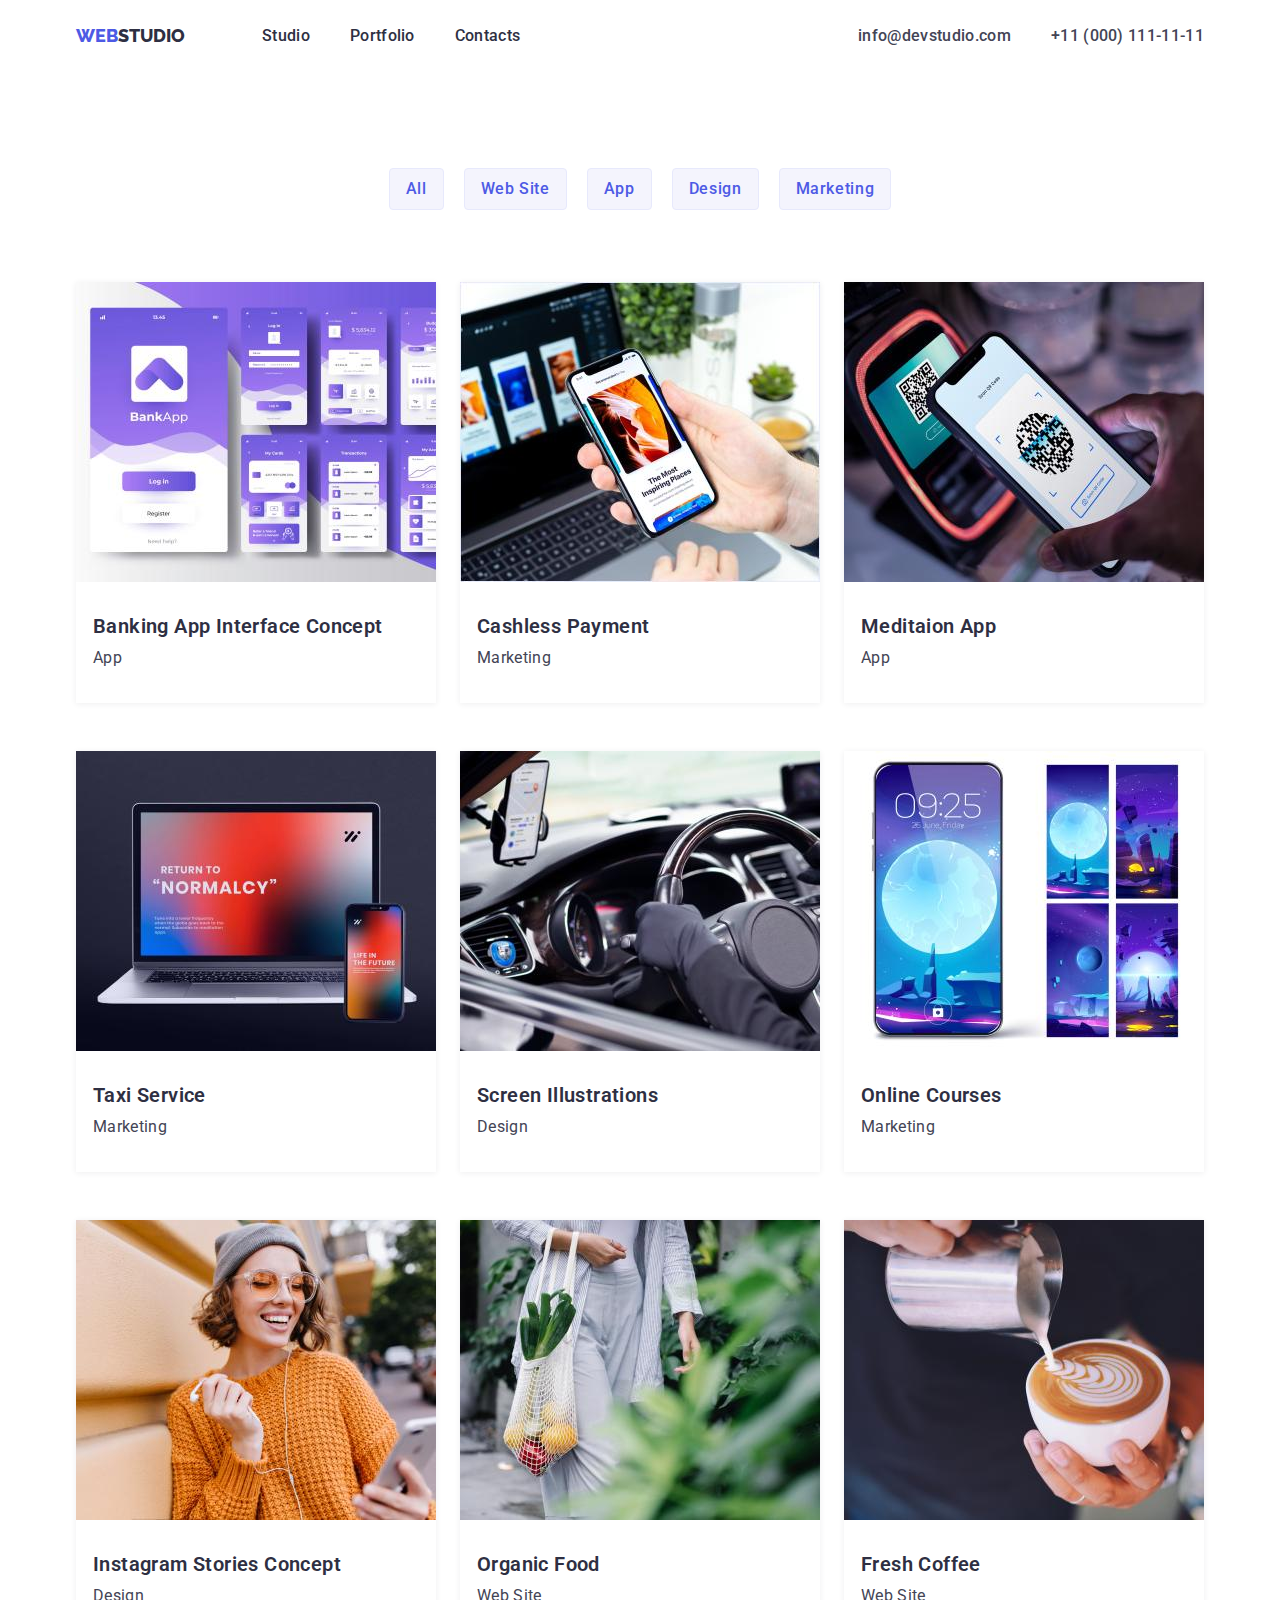
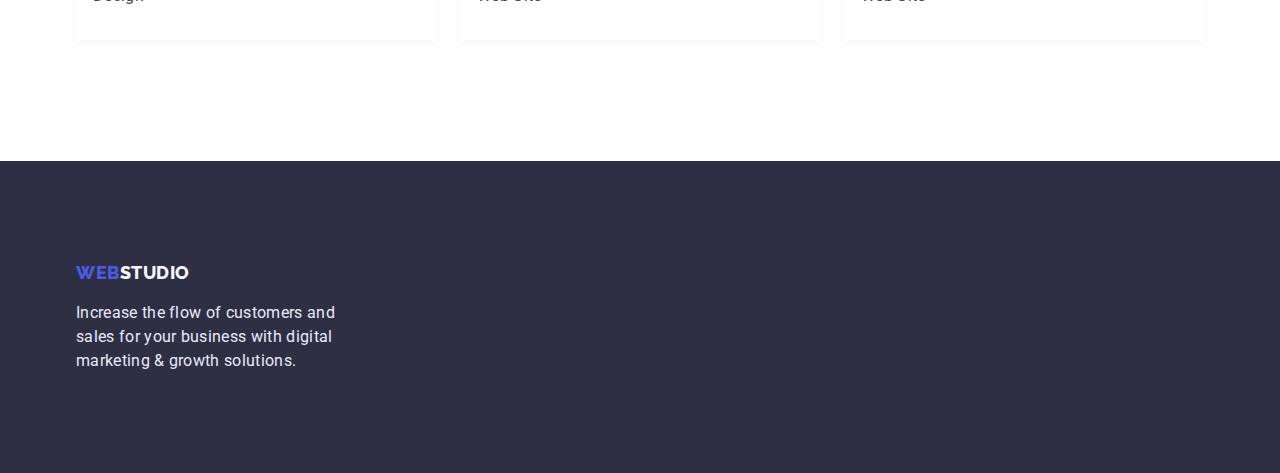
==== portfolio.html @ 3a8a745c "ДЗ-4" ====
<!DOCTYPE html>
<html lang="en">
<head>
    <meta charset="UTF-8">
    <meta http-equiv="X-UA-Compatible" content="IE=edge">
    <meta name="viewport" content="width=device-width, initial-scale=1.0">
    <link rel="preconnect" href="https://fonts.googleapis.com">
    <link rel="preconnect" href="https://fonts.gstatic.com" crossorigin>
    <link href="https://fonts.googleapis.com/css2?family=Raleway:wght@800&family=Roboto:wght@400;500;700;900&display=swap" rel="stylesheet">
    <link rel="stylesheet" href="https://cdn.jsdelivr.net/npm/modern-normalize@1.1.0/modern-normalize.min.css">
    <title>Portfolio</title>
    <link rel="stylesheet" href="./css/styles.css">
</head>
<body>
    <header class="pege-header">
                            <!--Шапка сторінки-->
        <div class="pege-header-box container">

            <nav class="logo">
                <!-- Логотип -->
                    <a class="logo-header" href="index.html"><span class="logo-header-accent">web</span>studio</a>
                    <!--Навігація на інші сторінки-->
                    <ul class="nav-menu">
                        <li class="menu-list">
                            <a class="menu-item" href="index.html">Studio</a>
                        </li>
                        <li class="menu-list">
                            <a class="menu-item" href="portfolio.html">Portfolio</a>
                        </li>
                        <li class="menu-list">
                            <a class="menu-item" href="">Contacts</a>
                        </li>
                    </ul>
                </nav>
        
                <!--Контакти-->
                <ul class="contacts">
                    <li class="contact-list">
                        <a class="contact" href="mailto:info@devstudio.com">info@devstudio.com</a>
                    </li>
                    <li class="contact-list">
                        <a class="contact" href="tel:+110001111111">+11 (000) 111-11-11</a>
                    </li>
                </ul>
        </div>
    
        
    </header>
    <main class="main">
        <!--Портфоліо-->
    <section class="portfolio section">

        <div class="portfolio-box container">

            <h1 class="hidden-title">portfolio</h1>

        <!--Навігаційні кнопки-->
        <ul class="button-body">
            <li>
                <button class="button-filter">All</button>
            </li>
            <li>
                <button class="button-filter">Web Site</button>
            </li>
            <li>
                <button class="button-filter">App</button>
            </li>
            <li>
                <button class="button-filter">Design</button>
            </li>
            <li>
                <button class="button-filter">Marketing</button>
            </li>
        </ul>
        <ul class="portfolio-container">

            <li class="portfolio-body">

                <a href=""><img src="images/img0.jpg" alt="project card" width="360">

                <div class="portfolio-card">
                    <h3 class="portfolio-title">Banking App Interface Concept</h3>
                    <p class="portfolio-text">App</p>
                </div></a>
                
            </li>
            <li class="portfolio-body">

                <a href=""><img src="images/img(1).jpg" alt="project card" width="360">

                <div class="portfolio-card">
                    <h3 class="portfolio-title">Cashless Payment</h3>
                    <p class="portfolio-text">Marketing</p>
                </div></a>   
                

            </li>
            <li class="portfolio-body">
                <a href=""><img src="images/img(2).jpg" alt="project card" width="360">

                <div class="portfolio-card">
                    <h3 class="portfolio-title">Meditaion App</h3>
                    <p class="portfolio-text">App</p>
                </div></a>
                
            </li>
            <li class="portfolio-body">

                <a href=""><img src="images/img(3).jpg" alt="project card" width="360">

                <div class="portfolio-card">
                    <h3 class="portfolio-title">Taxi Service</h3>
                    <p class="portfolio-text">Marketing</p>
                </div></a>
                
            </li>
            <li class="portfolio-body">

                <a href=""><img src="images/img(4).jpg" alt="project card" width="360">

                <div class="portfolio-card">
                    <h3 class="portfolio-title">Screen Illustrations</h3>
                    <p class="portfolio-text">Design</p>
                </div></a>
                
            </li>
            <li class="portfolio-body">

                <a href=""><img src="images/img(5).jpg" alt="project card" width="360">

                <div class="portfolio-card">
                    <h3 class="portfolio-title">Online Courses</h3>
                    <p class="portfolio-text">Marketing</p>
                </div></a>
                
            </li>
            <li class="portfolio-body">

                <a href=""><img src="images/img(6).jpg" alt="project card" width="360">

                <div class="portfolio-card">
                    <h3 class="portfolio-title">Instagram Stories Concept</h3>
                    <p class="portfolio-text">Design</p>
                </div></a>
                
            </li>
            <li class="portfolio-body">

                <a href=""><img src="images/img(7).jpg" alt="project card" width="360">

                <div class="portfolio-card">
                    <h3 class="portfolio-title">Organic Food</h3>
                    <p class="portfolio-text">Web Site</p>
                </div></a>
                
            </li>
            <li class="portfolio-body">

                <a href=""><img src="images/img(8).jpg" alt="project card" width="360">

                <div class="portfolio-card">
                    <h3 class="portfolio-title">Fresh Coffee</h3>
                    <p class="portfolio-text">Web Site</p>
                </div></a>
            
            </li>
        </ul>
        </div>
        
    </section>
    </main>
    <!--Підвал сторінки-->
    <footer class="footer">

        <div class="container pege-footer-container">

            <a class="logo-footer" href="index.html"><span class="logo-footer-accent">web</span>studio</a>
            <p class="footer-text">
            Increase the flow of customers and sales
            for your business with digital marketing & growth solutions.
            </p>

        </div>
        
    </footer>
</body>
</html>
---- css/styles.css ----
:root {
    --primary-brand-color: #4D5AE5;
    --dark-color: #2E2F42;
    --success-color: #31D0AA;
    --body-text-color: #434455;
    --subtle-text-color: #8E8F99;
    --accent-color: #E7E9FC;
    --light-color: #F4F4FD;
    --white-color: #FFFFFF;
    --blue-button: #404BBF;
}
h1,h2,h3,h4,p {
    margin-top: 0;
    margin-bottom: 0;
}

ul,li {
    margin-top: 0;
    margin-bottom: 0;
    padding-left: 0;

}img {
    display: block;
}

button {
    cursor: pointer;
}

body {
    font-family: 'Roboto', sans-serif;
    font-weight: 500;
    font-size: 14px;
    color: var(--body-text-color);
}

a {
    text-decoration: none;
}

ul {
    list-style: none;
}


/*  */
/* Стилі-Хедер! */ 

.container {
    width: 1158px;
    margin-left: auto;
    margin-right: auto;
    padding-left: 15px;
    padding-right: 15px;
}

.section {
    padding-top: 120px;
    padding-bottom: 120px;
}

.pege-header {
    padding-top: 24px;
    padding-bottom: 24px;
    
    background: var(--white-color);
}

.pege-header-box {
    display: flex;
    align-items: center;
    
}

/* Логотип */

.logo {
    display: flex;
    align-items: center;
}

.logo-header {
    font-family: 'Raleway', sans-serif;
    font-weight: 800;
    font-size: 18px;
    line-height: 1.33;
    color: var(--dark-color);
    margin-right: 77px;

    text-transform: uppercase;
}
.logo-header-accent {
    color: var(--primary-brand-color);
}
/* Навігація на інші сторінки */
.nav-menu {
    display: flex;
    align-items: center;
}

.menu-list:not(:last-child) {
    margin-right: 40px;
}

.menu-item {
    font-weight: 500;
    font-size: 16px;
    line-height: 1.5;
    letter-spacing: 0.02em;
    color: var(--dark-color);
}
.menu-item:hover,
.menu-item:focus {
    color: var(--primary-brand-color);
}

/* Контакти */

.contacts {
    margin-left: auto;
    display: flex;
}    

.contact-list:first-child {
    margin-right: 40px;
}

.contact {
    font-size: 16px;
    line-height: 1.5;
    letter-spacing: 0.02em;
    color: var(--body-text-color);
}

.contact:hover,
.contact:focus {
    color: var(--primary-brand-color);
}

/* Секція-Герой */
.hero-style  {
    /* Фон Hero! */
    padding-top: 192px;
    padding-bottom: 192px;

    background-image: linear-gradient(rgba(46, 47, 66, 0.7), rgb(46, 47, 66, 0.7)), url(../images/hero/people-office.jpg);
    background-size: cover;
    background-color: var(--dark-color);
}

.hero-box {
    display: flex;
    flex-direction: column;
    align-items: center;
    width: 492px;
    width: 603px;
}

.hero-title {
    margin-bottom: 48px;
    text-align: center;

    font-weight: 700;
    font-size: 56px;
    line-height: 1.07;
    letter-spacing: 0.02em;
    color: var(--white-color);
}

/* Кнопка */
.button {
    padding: 16px 32px;
    border-color: transparent;
    font-family: inherit;
    font-style: normal;
    font-weight: 500;
    font-size: 16px;
    line-height: 1.19;

    
    border-radius: 4px;

    color: var(--white-color);
    background-color: var(--primary-brand-color);
}

.button:hover,
.button:focus {
    background-color: var(--blue-button);
}

/* Прихований заголовок*/

.hidden-title {
    position: absolute;
    white-space: nowrap;
    width: 1px;
    height: 1px;
    overflow: hidden;
    border: 0;
    padding: 0;
    clip: rect(0 0 0 0);
    clip-path: inset(50%);
    margin: -1px;
}

.two-header {
font-weight: 700;
font-size: 36px;
line-height: 1.1;
text-transform: capitalize;
color: var(--dark-color);
}

/* Секція-переваги */

.section-advantage {
    background-color: var(--white-color);
    padding-bottom: 0;
}

.advantage-box {
    display: flex;
    align-items: center;
}
    
.advantage {
    display: flex;
    flex-wrap: wrap;
}

.advantage-title {

    font-weight: 700;
    font-size: 20px;
    line-height: 1.2;
    color: var(--dark-color);
} 

.list-advantage {
    width: 264px;
}

.list-advantage:not(:last-child) {
    margin-right: 24px;
}

.advantage-text {
    margin-top: 8px;

    font-weight: 400;
    font-size: 16px;
    line-height: 1.5;
    color: var(--body-text-color);
}

/* <!--Приклади робіт--> */

.work-examples {
    background-color: var(--white-color);
}

.work-box {
    display: flex;
    flex-direction: column;
    align-items: center;
    
}

.work-examples-list {
    display: flex;
    margin-top: 72px;

}

.work-linc:not(:last-child) {
    margin-right: 24px;
}

/* Команда */
.block-team {
    background-color: var(--light-color);
}

.team-box {
    display: flex;
    flex-direction: column;
    align-items: center; 
}

.team-title {
    display: flex;
    margin-top: 72px;
    flex-wrap: wrap;
}

.team-title > li {
    background: var(--white-color);
}

.team-list:nth-child(4n) {
    margin-right: 0;
}

.team-list {
    
    flex-basis: calc((100% - 96px) / 4);
    gap: 24px;
    box-shadow: 0px 1px 6px rgba(46, 47, 66, 0.08), 0px 1px 1px rgba(46, 47, 66, 0.16), 0px 2px 1px rgba(46, 47, 66, 0.08);
    border-radius: 0px 0px 4px 4px;
}

.team-list:not(:last-child) {
    margin-right: 24px;
}

.team-card {
    text-align: center;

    padding-top: 32px;
    padding-right: 16px;
    padding-bottom: 32px;
    padding-left: 16px;
}

.name {
    font-weight: 600;
    font-size: 20px;
    line-height: 1.2;
    letter-spacing: 0.02em;
    color: var(--dark-color);
}

.profession {
font-weight: 400;
font-size: 16px;
line-height: 1.5;
letter-spacing: 0.02em;
color: var(--body-text-color);
}

.social-list {
    display: flex;
    justify-content: center;
    gap: 24px;
    margin-top: 8px;
}

.social-list-link {
    display: flex;
    justify-content: center;
    align-items: center;
    width: 40px;
    height: 40px;
    border-radius: 50%;
    background-color: var(--primary-brand-color);
}

.social-list-icon {
    fill: var(--light-color);
}

/* Портфоліо! */

.portfolio {
    background-color: var(--white-color);
    padding-top: 96px;
}

.portfolio-box {
    display: flex;
    flex-wrap: wrap;
    justify-content: space-around;
}

.portfolio-container {
    display: flex;
    flex-wrap: wrap;
    column-gap: 24px;
    row-gap: 48px;
    
}

.portfolio-body {
    flex-basis: calc((100% - 48px) / 3);
    box-shadow: 0px 1px 6px rgba(46, 47, 66, 0.08);

    background-color: var(--white-color);
}

.portfolio-body:nth-child(3n) {
    margin-right: 0;
}

.portfolio-card {
    padding: 32px 16px 32px 16px;

    border-right: 0.5px solid var(--white-color);
    border-bottom: 0.5px solid var(--white-color);
    border-left: 0.5px solid var(--white-color);
    
}

.portfolio-title {
    justify-content: center;
    align-items: flex-start;
    font-weight: 600;
    font-size: 20px;
    line-height: 1.2;
    letter-spacing: 0.02em;
    color: var(--dark-color);
}

.portfolio-text {
    margin-top: 8px;
    
    font-weight: 400;
    font-size: 16px;
    line-height: 1.5;
    letter-spacing: 0.02em;
    color: var(--body-text-color);
}

/* Кнопки фільтрів портфоліо */

.button-body {
    display: flex;
    margin-bottom: 72px;
}

.button-body > li:not(:last-child) {
    margin-right: 20px;
}

.button-filter {
    
    padding: 8px 16px;
    border-radius: 4px;
    border: 1px solid var(--accent-color);

    font-family: inherit;
    font-weight: 500;
    font-size: 16px;
    line-height: 1.5;
    font-style: normal;
    letter-spacing: 0.04em;

    background: var(--light-color);
    color: var(--primary-brand-color);
}

.button-filter:hover,
.button-filter:focus {
    background-color: var(--primary-brand-color);
    color: var(--white-color);
}

/* Кліенти */

.customers {
}
.customers-box {
}
.container {
}
.customers-title {

}
.customers-list {
    display: flex;
    justify-content: center;
}
.customers-item {
}
.customers-linc {
}
.customers-icon {
}


/* Стилі-Футер! */
.pege-footer-container {
    display: flex;
    flex-direction: column;

}

.footer {
    background: var(--dark-color);
    padding-top: 100px;
    padding-bottom: 100px;
}
/* Лого футер */
.logo-footer {
    margin-bottom: 16px;

    font-family: 'Raleway', sans-serif;
    font-weight: 800;
    font-size: 18px;
    line-height: 1.33;
    letter-spacing: 0.03em;
    text-transform: uppercase;
    color: var(--light-color);
}

.footer-text {
    max-width: 264px;

    font-weight: 400;
    font-size: 16px;
    line-height: 1.5;
    letter-spacing: 0.02em;
    color: var(--accent-color);
}

.logo-footer-accent {
    color: var(--primary-brand-color);
}

/* .footer {

}    */
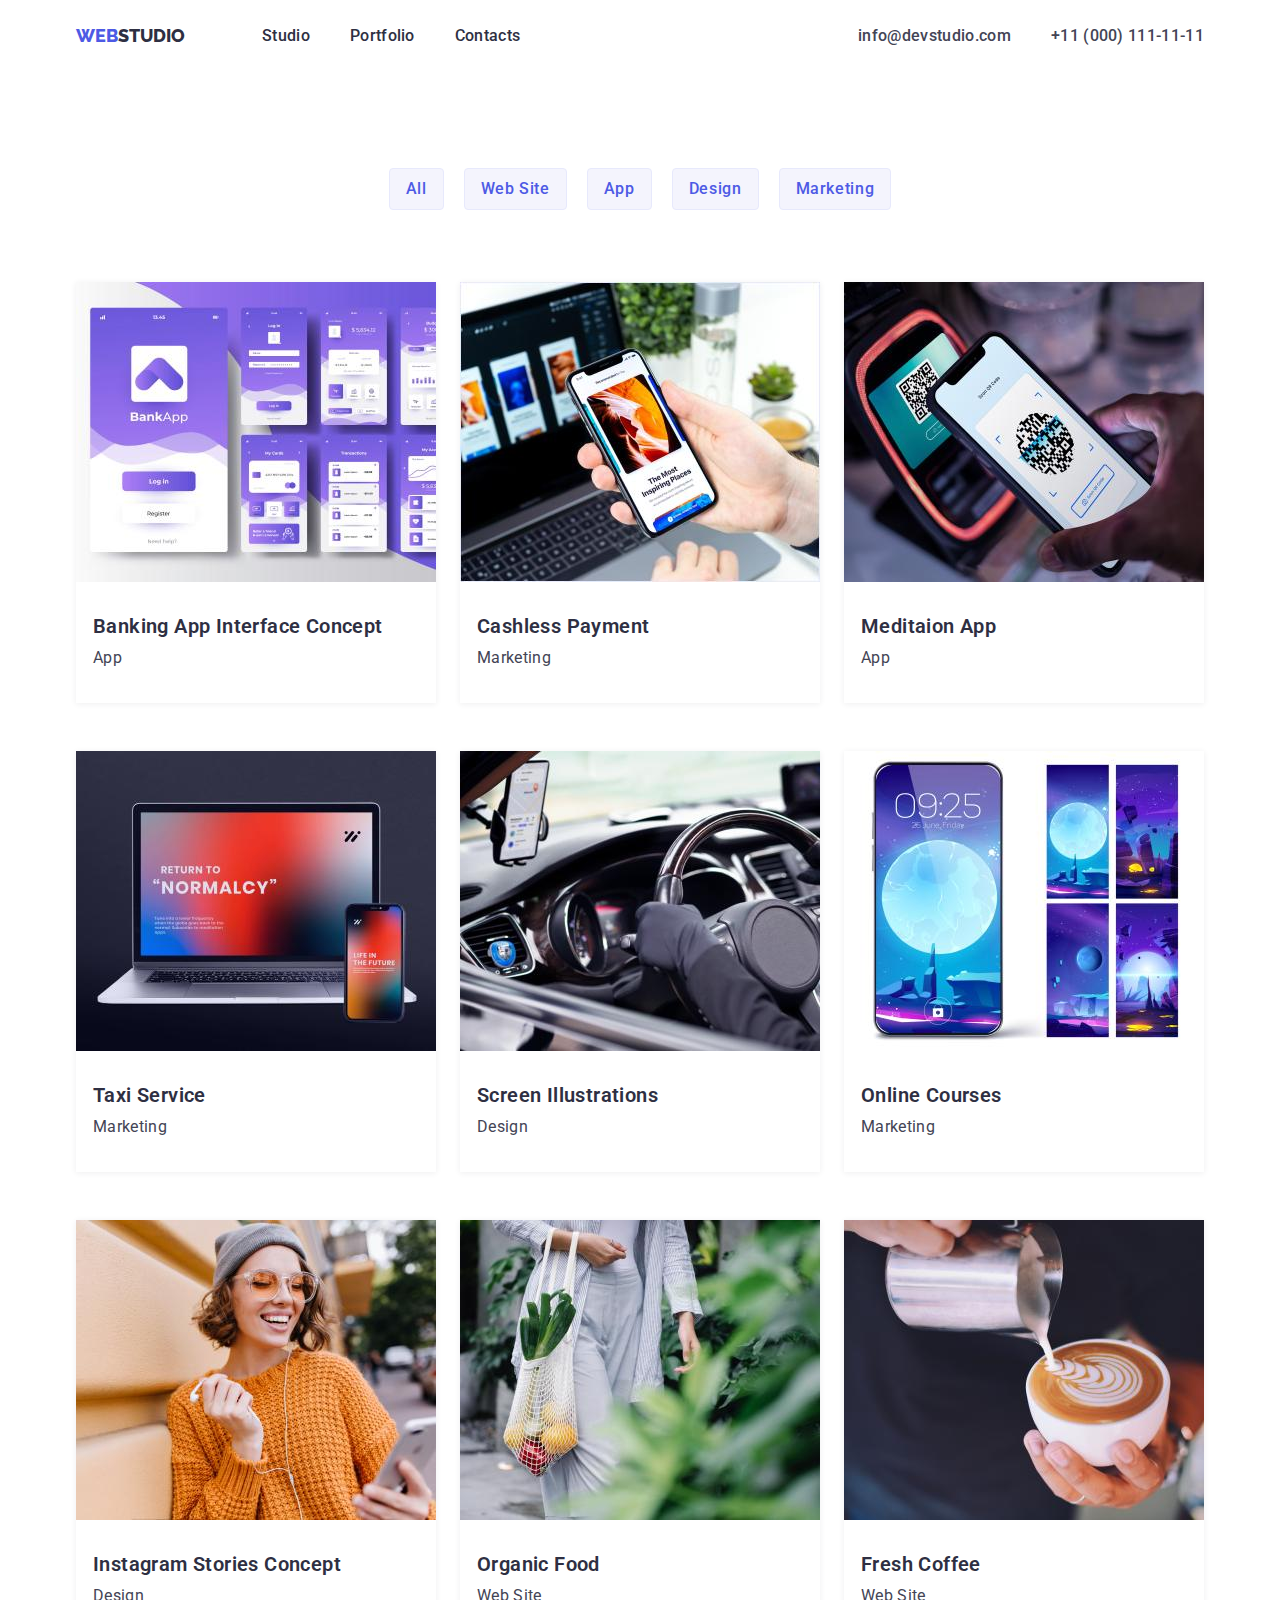
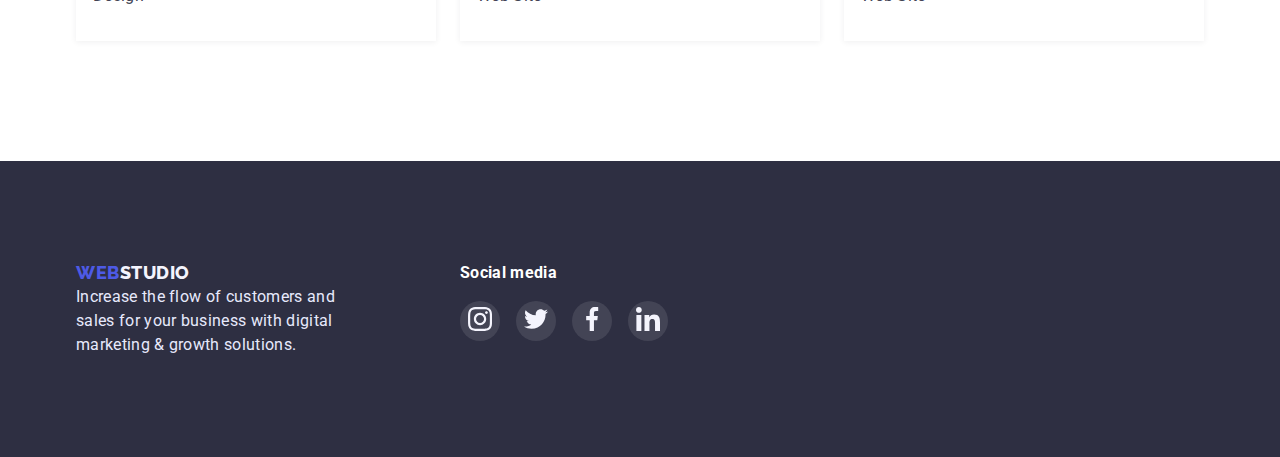
==== commit a03c6f49: "ДЗ-4" ====
--- a/portfolio.html
+++ b/portfolio.html
@@ -172,16 +172,55 @@
     <!--Підвал сторінки-->
     <footer class="footer">
 
-        <div class="container pege-footer-container">
-
-            <a class="logo-footer" href="index.html"><span class="logo-footer-accent">web</span>studio</a>
-            <p class="footer-text">
-            Increase the flow of customers and sales
-            for your business with digital marketing & growth solutions.
-            </p>
-
+        <div class="footer-box container">
+            <div class="pege-footer-container">
+
+                <a class="logo-footer" href="index.html"><span class="logo-footer-accent">web</span>studio</a>
+                <p class="footer-text">
+                Increase the flow of customers and sales
+                for your business with digital marketing & growth solutions.
+                </p>
+    
+            </div>
+            <div class="social-media-box">
+                    
+                <p class="social-media-title">Social media</p>
+    
+                <ul class="social-media-list">
+                    <li class="social-media-item">
+                        <a class="social-media-link" href="">
+                            <svg class="social-media-icon" width="24" height="24">
+                                <use href="./images/sprite.svg#instagram-1"></use>
+                            </svg>
+                        </a>
+                    </li>
+                    <li class="social-media-item">
+                        <a class="social-media-link" href="">
+                            <svg class="social-media-icon" width="24" height="24">
+                                <use href="./images/sprite.svg#twitter-1"></use>
+                            </svg>
+                        </a>
+                    </li>
+                    <li class="social-media-item">
+                        <a class="social-media-link" href="">
+                            <svg class="social-media-icon" width="24" height="24">
+                                <use href="./images/sprite.svg#facebook-1"></use>
+                            </svg>
+                        </a>
+                    </li>
+                    <li class="social-media-item">
+                        <a class="social-media-link" href="">
+                            <svg class="social-media-icon" width="24" height="24">
+                                <use href="./images/sprite.svg#linkedin-1"></use>
+                            </svg>
+                        </a>
+                    </li>
+                    
+                </ul>
+    
+            </div>
         </div>
-        
+
     </footer>
 </body>
 </html>--- a/css/styles.css
+++ b/css/styles.css
@@ -57,19 +57,20 @@
 .section {
     padding-top: 120px;
     padding-bottom: 120px;
+    
 }
 
 .pege-header {
     padding-top: 24px;
     padding-bottom: 24px;
-    
+    height: 72px;
+    box-shadow: 0px 2px 1px rgba(46, 47, 66, 0.08), 0px 1px 1px rgba(46, 47, 66, 0.16), 0px 1px 6px rgba(46, 47, 66, 0.08);
     background: var(--white-color);
 }
 
 .pege-header-box {
     display: flex;
     align-items: center;
-    
 }
 
 /* Логотип */
@@ -140,27 +141,30 @@
 /* Секція-Герой */
 .hero-style  {
     /* Фон Hero! */
+    display: flex;
     padding-top: 192px;
     padding-bottom: 192px;
+    margin-right: auto;
+    margin-left: auto;
 
     background-image: linear-gradient(rgba(46, 47, 66, 0.7), rgb(46, 47, 66, 0.7)), url(../images/hero/people-office.jpg);
     background-size: cover;
     background-color: var(--dark-color);
+    width: 1440px;
 }
 
 .hero-box {
     display: flex;
+    align-items: center;
     flex-direction: column;
-    align-items: center;
+    
+}
+
+.hero-title {
+    text-align: start;
     width: 492px;
-    width: 603px;
-}
-
-.hero-title {
     margin-bottom: 48px;
-    text-align: center;
-
-    font-weight: 700;
+    font-weight: 500;
     font-size: 56px;
     line-height: 1.07;
     letter-spacing: 0.02em;
@@ -177,7 +181,6 @@
     font-size: 16px;
     line-height: 1.19;
 
-    
     border-radius: 4px;
 
     color: var(--white-color);
@@ -187,6 +190,9 @@
 .button:hover,
 .button:focus {
     background-color: var(--blue-button);
+    box-shadow: 0px 1px 6px rgba(46, 47, 66, 0.08), 
+    0px 1px 1px rgba(46, 47, 66, 0.16), 0px 2px 1px rgba(46, 47, 66, 0.08);
+    
 }
 
 /* Прихований заголовок*/
@@ -342,8 +348,10 @@
 .social-list {
     display: flex;
     justify-content: center;
+    flex-wrap: wrap;
     gap: 24px;
     margin-top: 8px;
+    
 }
 
 .social-list-link {
@@ -356,6 +364,11 @@
     background-color: var(--primary-brand-color);
 }
 
+.social-list-link:hover,
+.social-list-link:focus {
+    background-color: var(--success-color);
+}
+
 .social-list-icon {
     fill: var(--light-color);
 }
@@ -455,42 +468,67 @@
     color: var(--white-color);
 }
 
-/* Кліенти */
+/* .customers-icon {
+    
+
+} */
+
+/* .icons {
+    color: var(--subtle-text-color);
+
+} */
+
+.customers-title {
+    font-weight: 700;
+    font-size: 36px;
+    line-height: 42px;
+    letter-spacing: 0.03em;
+    text-align: center;
+    margin-bottom: 72px;
+}
 
 .customers {
-}
-.customers-box {
-}
-.container {
-}
-.customers-title {
-
-}
+    background-color: var(--white-color);
+}
+
 .customers-list {
     display: flex;
     justify-content: center;
-}
-.customers-item {
+    flex-wrap: wrap;
+    gap: 24px;
 }
 .customers-linc {
-}
+    display: flex;
+    justify-content: center;
+    align-items: center;
+    border: 1px solid var(--subtle-text-color);
+    padding: 32px 16px;
+    width: 168px;
+    height: 88px;
+}   
+
 .customers-icon {
-}
-
-
-/* Стилі-Футер! */
-.pege-footer-container {
-    display: flex;
-    flex-direction: column;
-
+    fill: currentColor;
+}
+
+.customers-linc { color: var(--subtle-text-color); 
+border: 1px solid var(--subtle-text-color);
+}
+
+.customers-linc:hover, 
+.customers-linc:focus { 
+    color: violet;
+    border: 1px solid violet; 
 }
 
 .footer {
+    display: flex;
     background: var(--dark-color);
     padding-top: 100px;
     padding-bottom: 100px;
 }
 /* Лого футер */
+
 .logo-footer {
     margin-bottom: 16px;
 
@@ -503,6 +541,10 @@
     color: var(--light-color);
 }
 
+.pege-footer-container {
+    margin-right: 120px;
+}
+
 .footer-text {
     max-width: 264px;
 
@@ -517,6 +559,40 @@
     color: var(--primary-brand-color);
 }
 
-/* .footer {
-
-}    */+/* Social media */
+
+.footer-box {
+    display: flex;
+    justify-content: flex-start;
+}
+
+.social-media-title {
+    font-weight: 700;
+    font-size: 16px;
+    line-height: 24px;
+    margin-bottom: 16px;
+
+    letter-spacing: 0.02em;
+    color: var(--white-color);
+}
+
+.social-media-list {
+    display: flex;
+    justify-content: center;
+    flex-wrap: wrap;
+    gap: 16px;
+}
+
+.social-media-item {
+    display: flex;
+    justify-content: center;
+    align-items: center;
+    width: 40px;
+    height: 40px;
+    border-radius: 50%;
+    background: rgba(255, 255, 255, 0.1);
+}
+
+.social-media-icon {
+    color: var(--light-color);
+}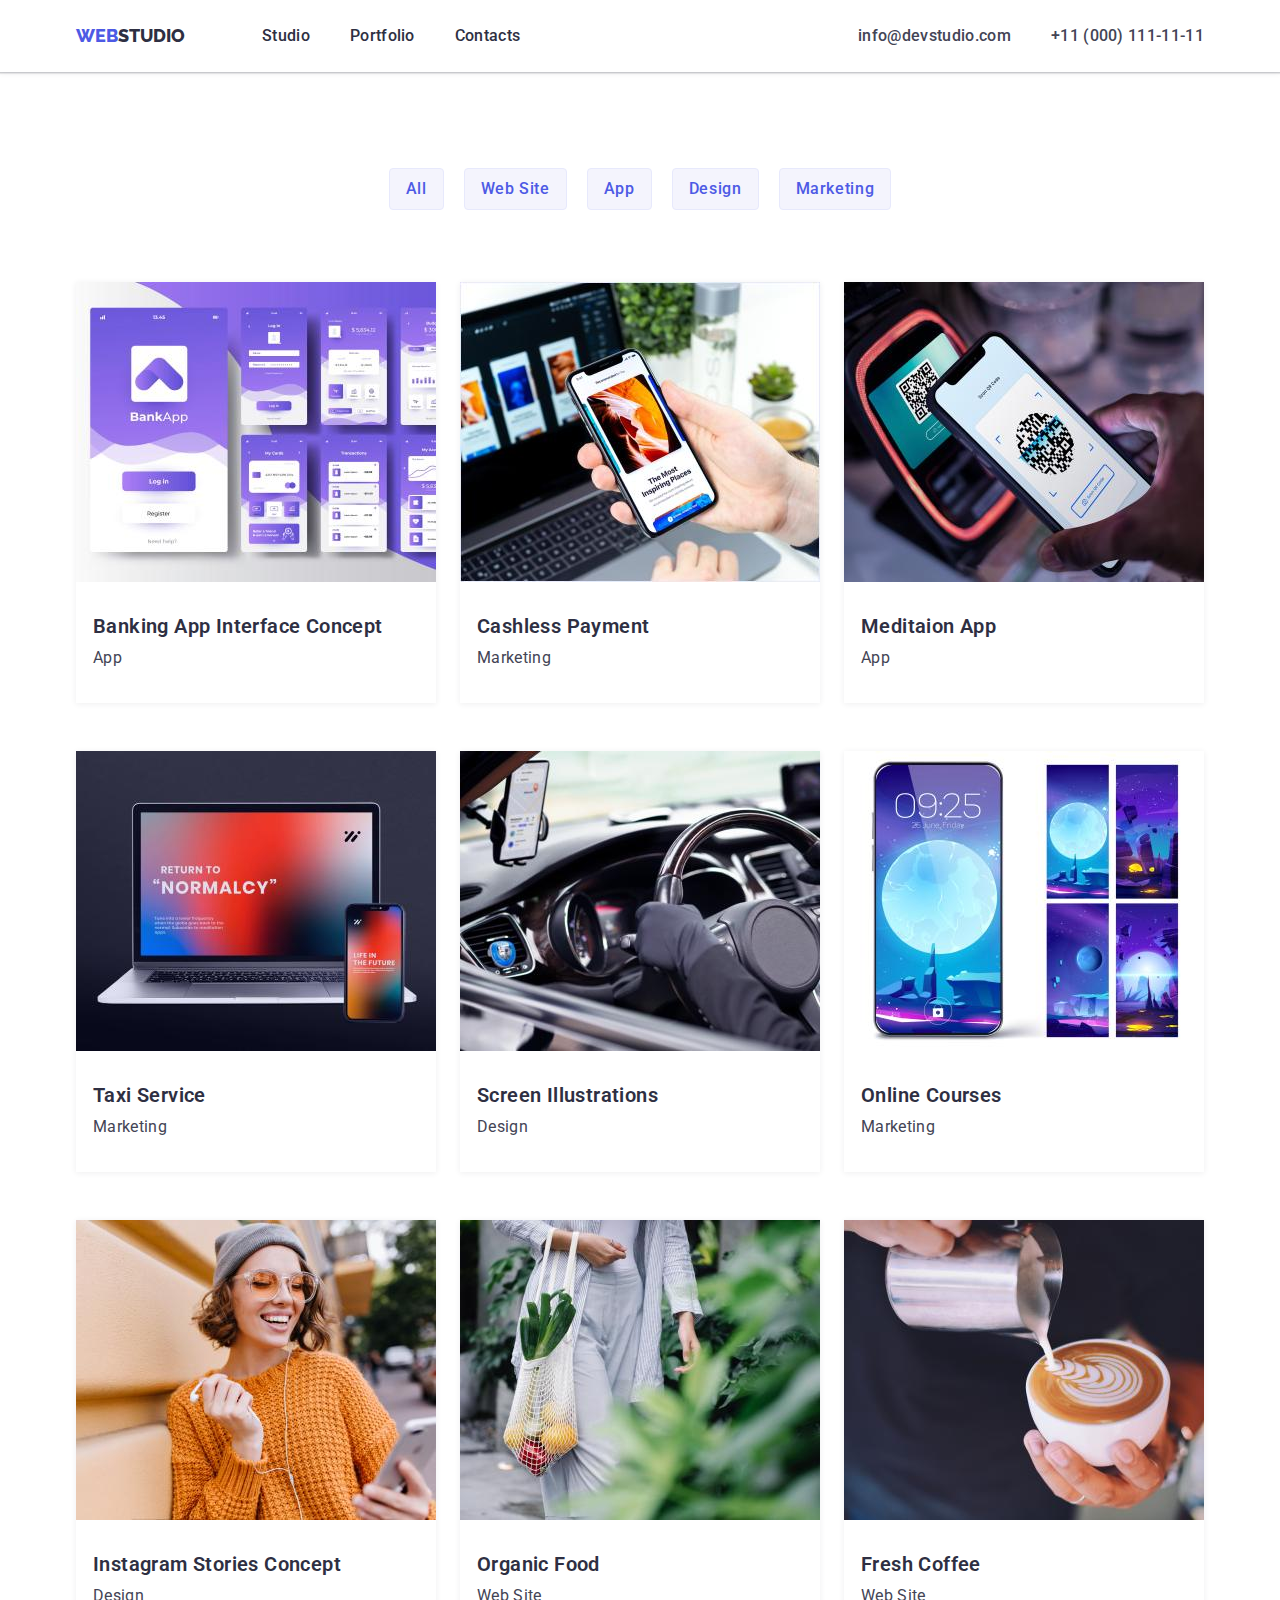
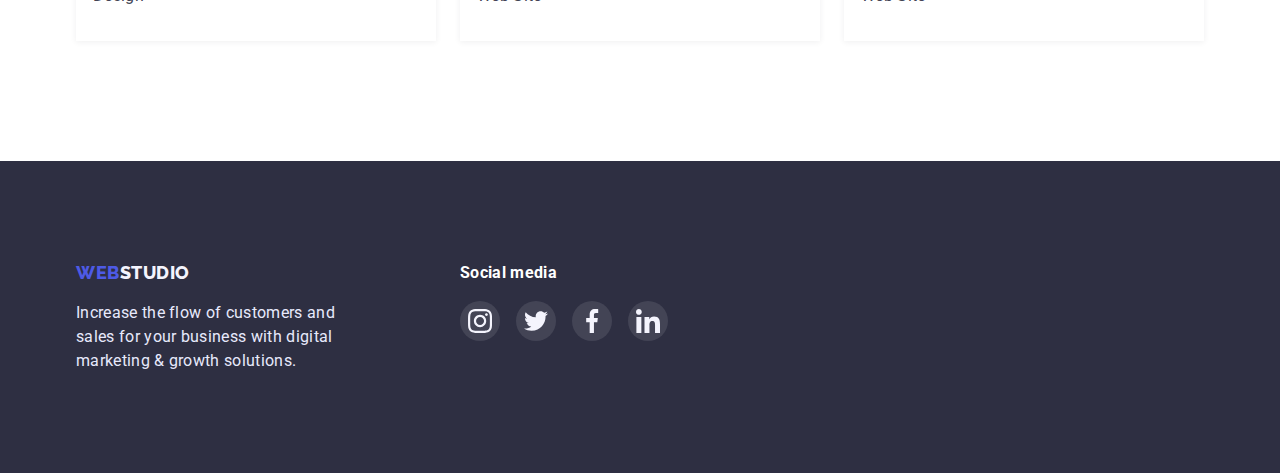
==== commit 40d16c71: "ДЗ-4 Доопрацювання" ====
--- a/portfolio.html
+++ b/portfolio.html
@@ -76,7 +76,7 @@
 
             <li class="portfolio-body">
 
-                <a href=""><img src="images/img0.jpg" alt="project card" width="360">
+                <a class="portfolio-linc" href=""><img src="images/img0.jpg" alt="project card" width="360">
 
                 <div class="portfolio-card">
                     <h3 class="portfolio-title">Banking App Interface Concept</h3>
@@ -86,7 +86,7 @@
             </li>
             <li class="portfolio-body">
 
-                <a href=""><img src="images/img(1).jpg" alt="project card" width="360">
+                <a class="portfolio-linc" href=""><img src="images/img(1).jpg" alt="project card" width="360">
 
                 <div class="portfolio-card">
                     <h3 class="portfolio-title">Cashless Payment</h3>
@@ -96,7 +96,7 @@
 
             </li>
             <li class="portfolio-body">
-                <a href=""><img src="images/img(2).jpg" alt="project card" width="360">
+                <a class="portfolio-linc" href=""><img src="images/img(2).jpg" alt="project card" width="360">
 
                 <div class="portfolio-card">
                     <h3 class="portfolio-title">Meditaion App</h3>
@@ -106,7 +106,7 @@
             </li>
             <li class="portfolio-body">
 
-                <a href=""><img src="images/img(3).jpg" alt="project card" width="360">
+                <a class="portfolio-linc" href=""><img src="images/img(3).jpg" alt="project card" width="360">
 
                 <div class="portfolio-card">
                     <h3 class="portfolio-title">Taxi Service</h3>
@@ -116,7 +116,7 @@
             </li>
             <li class="portfolio-body">
 
-                <a href=""><img src="images/img(4).jpg" alt="project card" width="360">
+                <a class="portfolio-linc" href=""><img src="images/img(4).jpg" alt="project card" width="360">
 
                 <div class="portfolio-card">
                     <h3 class="portfolio-title">Screen Illustrations</h3>
@@ -126,7 +126,7 @@
             </li>
             <li class="portfolio-body">
 
-                <a href=""><img src="images/img(5).jpg" alt="project card" width="360">
+                <a class="portfolio-linc" href=""><img src="images/img(5).jpg" alt="project card" width="360">
 
                 <div class="portfolio-card">
                     <h3 class="portfolio-title">Online Courses</h3>
@@ -136,7 +136,7 @@
             </li>
             <li class="portfolio-body">
 
-                <a href=""><img src="images/img(6).jpg" alt="project card" width="360">
+                <a class="portfolio-linc" href=""><img src="images/img(6).jpg" alt="project card" width="360">
 
                 <div class="portfolio-card">
                     <h3 class="portfolio-title">Instagram Stories Concept</h3>
@@ -146,7 +146,7 @@
             </li>
             <li class="portfolio-body">
 
-                <a href=""><img src="images/img(7).jpg" alt="project card" width="360">
+                <a class="portfolio-linc" href=""><img src="images/img(7).jpg" alt="project card" width="360">
 
                 <div class="portfolio-card">
                     <h3 class="portfolio-title">Organic Food</h3>
@@ -156,7 +156,7 @@
             </li>
             <li class="portfolio-body">
 
-                <a href=""><img src="images/img(8).jpg" alt="project card" width="360">
+                <a class="portfolio-linc" href=""><img src="images/img(8).jpg" alt="project card" width="360">
 
                 <div class="portfolio-card">
                     <h3 class="portfolio-title">Fresh Coffee</h3>
--- a/css/styles.css
+++ b/css/styles.css
@@ -32,6 +32,7 @@
     font-weight: 500;
     font-size: 14px;
     color: var(--body-text-color);
+    background-color: var(--white-color);
 }
 
 a {
@@ -65,7 +66,6 @@
     padding-bottom: 24px;
     height: 72px;
     box-shadow: 0px 2px 1px rgba(46, 47, 66, 0.08), 0px 1px 1px rgba(46, 47, 66, 0.16), 0px 1px 6px rgba(46, 47, 66, 0.08);
-    background: var(--white-color);
 }
 
 .pege-header-box {
@@ -141,15 +141,14 @@
 /* Секція-Герой */
 .hero-style  {
     /* Фон Hero! */
-    display: flex;
+    
     padding-top: 192px;
     padding-bottom: 192px;
     margin-right: auto;
     margin-left: auto;
-
+    background-position: center;
     background-image: linear-gradient(rgba(46, 47, 66, 0.7), rgb(46, 47, 66, 0.7)), url(../images/hero/people-office.jpg);
     background-size: cover;
-    background-color: var(--dark-color);
     width: 1440px;
 }
 
@@ -176,23 +175,22 @@
     padding: 16px 32px;
     border-color: transparent;
     font-family: inherit;
-    font-style: normal;
+    
     font-weight: 500;
     font-size: 16px;
     line-height: 1.19;
-
     border-radius: 4px;
-
     color: var(--white-color);
-    background-color: var(--primary-brand-color);
+    background: var(--primary-brand-color);
+    box-shadow: 0px 4px 4px rgba(0, 0, 0, 0.15);
+    
 }
 
 .button:hover,
 .button:focus {
     background-color: var(--blue-button);
-    box-shadow: 0px 1px 6px rgba(46, 47, 66, 0.08), 
-    0px 1px 1px rgba(46, 47, 66, 0.16), 0px 2px 1px rgba(46, 47, 66, 0.08);
-    
+    box-shadow: 0px 1px 6px rgba(46, 47, 66, 0.08), 0px 1px 1px rgba(46, 47, 66, 0.16), 0px 2px 1px rgba(46, 47, 66, 0.08);
+    border-radius: 4px;
 }
 
 /* Прихований заголовок*/
@@ -207,7 +205,7 @@
     padding: 0;
     clip: rect(0 0 0 0);
     clip-path: inset(50%);
-    margin: -1px;
+    margin: 1px;
 }
 
 .two-header {
@@ -235,6 +233,15 @@
     flex-wrap: wrap;
 }
 
+.advantage-icon {
+    display: flex;
+    justify-content: center;
+    align-items: center;
+    width: 264px;
+    height: 112px;
+    background-color: #F4F4FD;
+    margin-bottom: 8px;
+}
 .advantage-title {
 
     font-weight: 700;
@@ -263,14 +270,8 @@
 /* <!--Приклади робіт--> */
 
 .work-examples {
+    text-align: center;
     background-color: var(--white-color);
-}
-
-.work-box {
-    display: flex;
-    flex-direction: column;
-    align-items: center;
-    
 }
 
 .work-examples-list {
@@ -285,13 +286,8 @@
 
 /* Команда */
 .block-team {
+    text-align: center;
     background-color: var(--light-color);
-}
-
-.team-box {
-    display: flex;
-    flex-direction: column;
-    align-items: center; 
 }
 
 .team-title {
@@ -342,6 +338,7 @@
 font-size: 16px;
 line-height: 1.5;
 letter-spacing: 0.02em;
+margin-top: 8px;
 color: var(--body-text-color);
 }
 
@@ -361,12 +358,14 @@
     width: 40px;
     height: 40px;
     border-radius: 50%;
+    margin-top: 12px;
     background-color: var(--primary-brand-color);
 }
 
 .social-list-link:hover,
 .social-list-link:focus {
     background-color: var(--success-color);
+    
 }
 
 .social-list-icon {
@@ -376,7 +375,6 @@
 /* Портфоліо! */
 
 .portfolio {
-    background-color: var(--white-color);
     padding-top: 96px;
 }
 
@@ -396,22 +394,26 @@
 
 .portfolio-body {
     flex-basis: calc((100% - 48px) / 3);
+    background-color: var(--white-color);
     box-shadow: 0px 1px 6px rgba(46, 47, 66, 0.08);
-
-    background-color: var(--white-color);
 }
 
 .portfolio-body:nth-child(3n) {
     margin-right: 0;
 }
 
+.portfolio-card:hover,
+.portfolio-card:focus {
+    border: 0.5px solid #F4F4FD;
+    box-shadow: 0px 1px 6px rgba(46, 47, 66, 0.08),
+    0px 1px 1px rgba(46, 47, 66, 0.16), 0px 2px 1px rgba(46, 47, 66, 0.08);
+}
+
 .portfolio-card {
     padding: 32px 16px 32px 16px;
-
     border-right: 0.5px solid var(--white-color);
     border-bottom: 0.5px solid var(--white-color);
     border-left: 0.5px solid var(--white-color);
-    
 }
 
 .portfolio-title {
@@ -426,7 +428,6 @@
 
 .portfolio-text {
     margin-top: 8px;
-    
     font-weight: 400;
     font-size: 16px;
     line-height: 1.5;
@@ -464,19 +465,12 @@
 
 .button-filter:hover,
 .button-filter:focus {
-    background-color: var(--primary-brand-color);
     color: var(--white-color);
-}
-
-/* .customers-icon {
-    
-
-} */
-
-/* .icons {
-    color: var(--subtle-text-color);
-
-} */
+    background: #4D5AE5;
+    box-shadow: 0px 1px 6px rgba(46, 47, 66, 0.08), 0px 1px 1px rgba(46, 47, 66, 0.16), 0px 2px 1px rgba(46, 47, 66, 0.08);
+    border-radius: 4px;
+    
+}
 
 .customers-title {
     font-weight: 700;
@@ -501,8 +495,6 @@
     display: flex;
     justify-content: center;
     align-items: center;
-    border: 1px solid var(--subtle-text-color);
-    padding: 32px 16px;
     width: 168px;
     height: 88px;
 }   
@@ -517,8 +509,8 @@
 
 .customers-linc:hover, 
 .customers-linc:focus { 
-    color: violet;
-    border: 1px solid violet; 
+    color: var(--primary-brand-color);
+    border: 1px solid var(--primary-brand-color); 
 }
 
 .footer {
@@ -552,6 +544,7 @@
     font-size: 16px;
     line-height: 1.5;
     letter-spacing: 0.02em;
+    margin-top: 16px;
     color: var(--accent-color);
 }
 
@@ -583,16 +576,18 @@
     gap: 16px;
 }
 
-.social-media-item {
+.social-media-link {
     display: flex;
     justify-content: center;
     align-items: center;
     width: 40px;
     height: 40px;
     border-radius: 50%;
-    background: rgba(255, 255, 255, 0.1);
-}
-
-.social-media-icon {
-    color: var(--light-color);
-}+    background-color: var(--body-text-color)
+}
+
+.social-media-link:hover,
+.social-media-link:focus {
+background-color: var(--success-color);
+}
+
